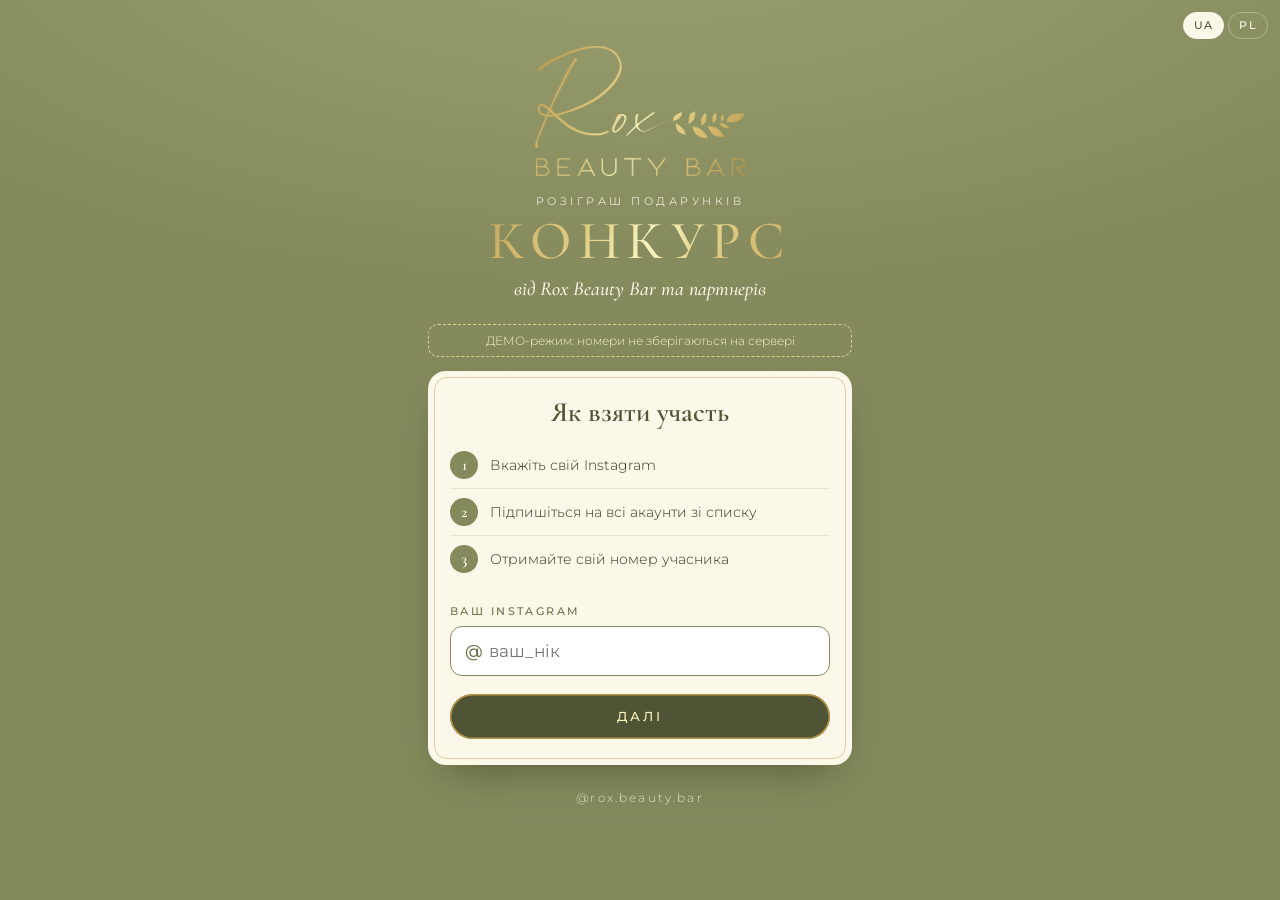
==== index.html @ 9267ad8b "feat: RBB contest page with sponsor list, numbering backend and QR poster Co-Authored-By: Claude Opu" ====
<!doctype html>
<html lang="uk">
<head>
  <meta charset="utf-8">
  <meta name="viewport" content="width=device-width, initial-scale=1, viewport-fit=cover">
  <meta name="theme-color" content="#848a5c">
  <title>Конкурс · Rox Beauty Bar</title>
  <link rel="icon" href="logo-gold.png">
  <link rel="preconnect" href="https://fonts.googleapis.com">
  <link rel="preconnect" href="https://fonts.gstatic.com" crossorigin>
  <link href="https://fonts.googleapis.com/css2?family=Cormorant+Garamond:ital,wght@0,500;0,600;1,500&family=Montserrat:wght@300;400;500&display=swap" rel="stylesheet">
  <link rel="stylesheet" href="styles.css">
</head>
<body>
  <div class="lang" role="group" aria-label="Мова / Język">
    <button type="button" data-lang="uk">UA</button>
    <button type="button" data-lang="pl">PL</button>
  </div>

  <main class="page">
    <header class="brand">
      <img class="logo" src="logo-gold.png" alt="Rox Beauty Bar" width="1000" height="619">
      <p class="eyebrow" data-t="eyebrow"></p>
      <h1 class="title" data-t="title"></h1>
      <p class="subtitle" data-t="subtitle"></p>
    </header>

    <p class="demo" id="demo" hidden data-t="demo"></p>

    <!-- Крок 1: нік -->
    <section class="card step" id="step-handle">
      <h2 class="card-title" data-t="howTitle"></h2>
      <ol class="how">
        <li data-t="how1"></li>
        <li data-t="how2"></li>
        <li data-t="how3"></li>
      </ol>
      <form id="handle-form" novalidate>
        <label class="field-label" for="handle" data-t="handleLabel"></label>
        <div class="field">
          <span class="at">@</span>
          <input id="handle" name="handle" type="text" inputmode="email" autocomplete="off"
                 autocapitalize="none" autocorrect="off" spellcheck="false" maxlength="80" required>
        </div>
        <p class="error" id="handle-error" role="alert" hidden></p>
        <button class="btn btn-gold" type="submit" data-t="next"></button>
      </form>
    </section>

    <!-- Крок 2: підписки -->
    <section class="card step" id="step-follow" hidden>
      <p class="hello"><span data-t="hello"></span>, <strong class="who"></strong></p>
      <h2 class="card-title" data-t="followTitle"></h2>
      <p class="hint" data-t="followHint"></p>
      <ul class="accounts" id="accounts"></ul>
      <div class="progress" aria-hidden="true"><span id="progress-bar"></span></div>
      <p class="progress-text" id="progress-text"></p>
      <p class="error" id="register-error" role="alert" hidden></p>
      <button class="btn btn-gold" type="button" id="get-number" disabled></button>
      <button class="btn btn-link" type="button" id="change-handle" data-t="changeHandle"></button>
    </section>

    <!-- Крок 3: номер -->
    <section class="card step ticket" id="step-number" hidden>
      <p class="eyebrow" data-t="yourNumber"></p>
      <p class="number"><span class="no">№</span><span id="number"></span></p>
      <p class="who-big who"></p>
      <p class="hint" id="already" hidden data-t="already"></p>
      <p class="hint" data-t="screenshot"></p>
      <p class="good" data-t="good"></p>
      <button class="btn btn-link" type="button" id="another" data-t="anotherPerson"></button>
    </section>

    <footer class="foot">
      <a href="https://www.instagram.com/rox.beauty.bar/" target="_blank" rel="noopener">@rox.beauty.bar</a>
    </footer>
  </main>

  <script src="config.js"></script>
  <script src="i18n.js"></script>
  <script src="handle.js"></script>
  <script src="app.js"></script>
</body>
</html>
---- styles.css ----
:root {
  --olive: #848a5c;
  --olive-dark: #6d7349;
  --olive-deep: #4f5434;
  --cream: #fbf8ea;
  --gold-1: #b8954a;
  --gold-2: #e3cf86;
  --gold-3: #f8f4c0;
  --gold: linear-gradient(115deg, var(--gold-1) 0%, var(--gold-2) 38%, var(--gold-3) 52%, var(--gold-2) 66%, var(--gold-1) 100%);
  --ink: #2f321f;
  --radius: 18px;
  --serif: 'Cormorant Garamond', Georgia, serif;
  --sans: 'Montserrat', system-ui, sans-serif;
}

* { box-sizing: border-box; }

html, body { margin: 0; }

body {
  min-height: 100vh;
  background:
    radial-gradient(120% 70% at 50% -10%, #9aa06e 0%, transparent 60%),
    var(--olive);
  color: var(--cream);
  font-family: var(--sans);
  font-weight: 300;
  font-variant-numeric: lining-nums;
  -webkit-font-smoothing: antialiased;
}

.page {
  max-width: 460px;
  margin: 0 auto;
  padding: 28px 18px calc(32px + env(safe-area-inset-bottom));
}

/* Мова */
.lang {
  position: absolute;
  top: calc(12px + env(safe-area-inset-top));
  right: 12px;
  display: flex;
  gap: 4px;
  z-index: 2;
}
.lang button {
  font: 500 11px/1 var(--sans);
  letter-spacing: .12em;
  color: var(--cream);
  background: transparent;
  border: 1px solid rgba(251, 248, 234, .35);
  border-radius: 999px;
  padding: 7px 10px;
  cursor: pointer;
}
.lang button[aria-pressed="true"] {
  background: var(--cream);
  color: var(--olive-deep);
  border-color: var(--cream);
}

/* Шапка */
.brand { text-align: center; padding: 18px 0 22px; }
.logo {
  display: block;
  width: 210px;
  height: auto;
  margin: 0 auto 18px;
}
.eyebrow {
  margin: 0;
  font-size: 11px;
  font-weight: 400;
  letter-spacing: .32em;
  text-transform: uppercase;
  opacity: .85;
}
.title {
  margin: 6px 0 0;
  font: 500 54px/1 var(--serif);
  letter-spacing: .14em;
  text-transform: uppercase;
  background: var(--gold);
  -webkit-background-clip: text;
  background-clip: text;
  color: transparent;
}
.subtitle { margin: 8px 0 0; font: italic 500 20px/1.3 var(--serif); }

.demo {
  margin: 0 0 14px;
  padding: 8px 12px;
  border: 1px dashed var(--gold-2);
  border-radius: 10px;
  font-size: 12px;
  text-align: center;
  color: var(--gold-3);
}

/* Картка */
.card {
  background: var(--cream);
  color: var(--ink);
  border-radius: var(--radius);
  padding: 26px 22px;
  box-shadow: 0 18px 40px -18px rgba(40, 44, 20, .55);
  position: relative;
}
.card::before {
  content: '';
  position: absolute;
  inset: 6px;
  border: 1px solid rgba(184, 149, 74, .45);
  border-radius: calc(var(--radius) - 5px);
  pointer-events: none;
}
.card-title {
  margin: 0 0 14px;
  font: 600 28px/1.1 var(--serif);
  text-align: center;
  color: var(--olive-deep);
}

.how {
  list-style: none;
  counter-reset: how;
  margin: 0 0 22px;
  padding: 0;
}
.how li {
  counter-increment: how;
  display: flex;
  align-items: center;
  gap: 12px;
  padding: 9px 0;
  font-size: 14px;
  border-bottom: 1px solid rgba(132, 138, 92, .18);
}
.how li:last-child { border-bottom: 0; }
.how li::before {
  content: counter(how);
  flex: 0 0 28px;
  height: 28px;
  display: grid;
  place-items: center;
  border-radius: 50%;
  background: var(--olive);
  color: var(--cream);
  font: 600 16px/1 var(--serif);
}

/* Поле */
.field-label {
  display: block;
  margin-bottom: 8px;
  font-size: 11px;
  font-weight: 500;
  letter-spacing: .22em;
  text-transform: uppercase;
  color: var(--olive-dark);
}
.field {
  display: flex;
  align-items: center;
  border: 1.5px solid var(--olive);
  border-radius: 12px;
  background: #fff;
  padding: 0 14px;
}
.field:focus-within { border-color: var(--gold-1); box-shadow: 0 0 0 3px rgba(184, 149, 74, .2); }
.at { font-weight: 500; color: var(--olive-dark); font-size: 17px; }
.field input {
  flex: 1;
  min-width: 0;
  border: 0;
  outline: 0;
  background: transparent;
  padding: 14px 6px;
  font: 400 17px var(--sans);
  color: var(--ink);
}

.error { margin: 10px 0 0; color: #a3402e; font-size: 13px; font-weight: 400; }

/* Кнопки */
.btn {
  display: block;
  width: 100%;
  margin-top: 18px;
  padding: 16px;
  border: 0;
  border-radius: 999px;
  font: 500 13px/1 var(--sans);
  letter-spacing: .22em;
  text-transform: uppercase;
  cursor: pointer;
}
.btn-gold {
  background: var(--olive-deep);
  color: var(--gold-3);
  box-shadow: inset 0 0 0 1.5px var(--gold-1);
}
.btn-gold:disabled { opacity: .45; cursor: not-allowed; }
.btn-link {
  background: transparent;
  color: var(--olive-dark);
  margin-top: 8px;
  padding: 10px;
  letter-spacing: .12em;
  font-size: 11px;
  text-decoration: underline;
  text-underline-offset: 3px;
}

/* Крок 2 */
.hello { margin: 0 0 4px; text-align: center; font-size: 14px; }
.hello strong { font-weight: 500; color: var(--olive-deep); }
.hint { margin: 0 0 16px; text-align: center; font-size: 13px; line-height: 1.5; color: #5a5d45; }

.accounts { list-style: none; margin: 0; padding: 0; }
.account {
  display: flex;
  align-items: center;
  gap: 12px;
  padding: 10px 0;
  border-bottom: 1px solid rgba(132, 138, 92, .18);
}
.account:last-child { border-bottom: 0; }
.avatar {
  flex: 0 0 40px;
  height: 40px;
  border-radius: 50%;
  display: grid;
  place-items: center;
  background: var(--olive);
  color: var(--gold-3);
  font: 600 18px/1 var(--serif);
  text-transform: uppercase;
}
.account.is-organizer .avatar { background: var(--olive-deep); box-shadow: 0 0 0 2px var(--gold-2); }
.account-info { flex: 1; min-width: 0; }
.account-handle {
  display: block;
  font-size: 14px;
  font-weight: 500;
  overflow-wrap: anywhere;
}
.account-role {
  font-size: 10px;
  letter-spacing: .2em;
  text-transform: uppercase;
  color: var(--olive);
}
.follow {
  flex: 0 0 auto;
  padding: 9px 14px;
  border-radius: 999px;
  border: 1.5px solid var(--olive-deep);
  background: var(--olive-deep);
  color: var(--cream);
  font: 500 11px/1 var(--sans);
  letter-spacing: .08em;
  text-decoration: none;
  white-space: nowrap;
}
.account.is-done .follow {
  background: transparent;
  color: var(--olive-dark);
  border-color: rgba(109, 115, 73, .5);
}
.account.is-done .follow::before { content: '✓ '; }

.progress {
  height: 4px;
  margin-top: 16px;
  border-radius: 4px;
  background: rgba(132, 138, 92, .2);
  overflow: hidden;
}
.progress span {
  display: block;
  height: 100%;
  width: 0;
  background: var(--gold);
  transition: width .3s ease;
}
.progress-text { margin: 8px 0 0; text-align: center; font-size: 12px; color: var(--olive-dark); }

/* Крок 3 */
.ticket { text-align: center; padding-top: 30px; }
.ticket .eyebrow { color: var(--olive-dark); }
.number {
  margin: 8px 0 4px;
  font: 600 104px/1 var(--serif);
  font-variant-numeric: lining-nums tabular-nums;
  color: var(--olive-deep);
}
.number .no {
  font-size: .42em;
  vertical-align: .9em;
  margin-right: 4px;
  color: var(--gold-1);
}
.who-big { margin: 0 0 18px; font-size: 16px; font-weight: 500; color: var(--olive-dark); }
.good { margin: 0; font: italic 500 26px/1.2 var(--serif); color: var(--gold-1); }

.foot { text-align: center; margin-top: 22px; }
.foot a {
  color: var(--cream);
  font-size: 12px;
  letter-spacing: .18em;
  text-decoration: none;
  opacity: .8;
}

[hidden] { display: none !important; }
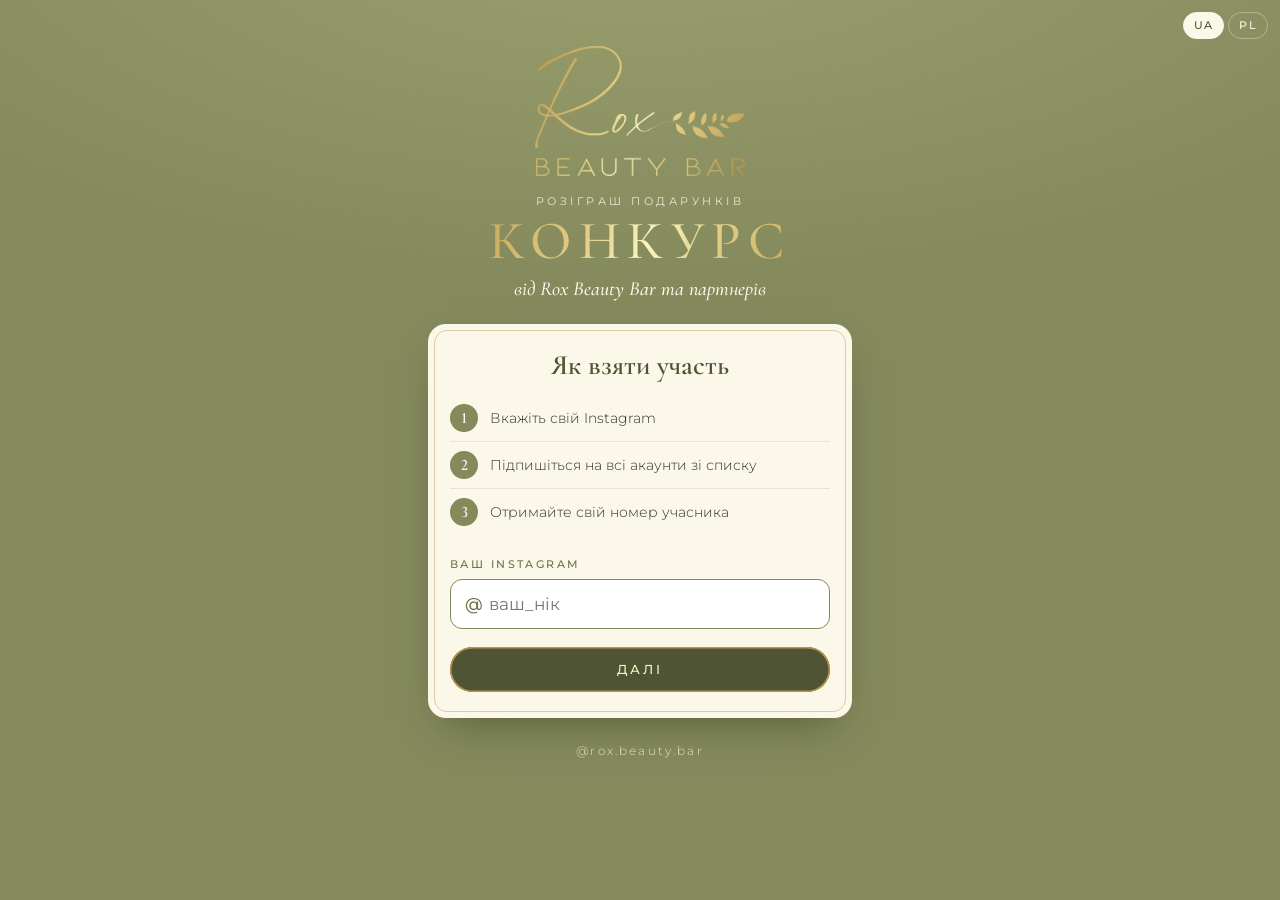
==== commit 4c17c78e: "feat: 3D drum, ticket and confetti on number; welcome card on nickname Co-Authored-By: Claude Opus 5" ====
--- a/index.html
+++ b/index.html
@@ -10,6 +10,7 @@
   <link rel="preconnect" href="https://fonts.gstatic.com" crossorigin>
   <link href="https://fonts.googleapis.com/css2?family=Cormorant+Garamond:ital,wght@0,500;0,600;1,500&family=Montserrat:wght@300;400;500&display=swap" rel="stylesheet">
   <link rel="stylesheet" href="styles.css">
+  <link rel="stylesheet" href="effects/effects.css">
 </head>
 <body>
   <div class="lang" role="group" aria-label="Мова / Język">
@@ -79,6 +80,10 @@
   <script src="config.js"></script>
   <script src="i18n.js"></script>
   <script src="handle.js"></script>
+  <script src="effects/confetti.js"></script>
+  <script src="effects/stage.js"></script>
+  <script src="effects/drum.js"></script>
+  <script src="effects/welcome.js"></script>
   <script src="app.js"></script>
 </body>
 </html>
--- a/styles.css
+++ b/styles.css
@@ -148,6 +148,7 @@
   background: var(--olive);
   color: var(--cream);
   font: 600 16px/1 var(--serif);
+  font-variant-numeric: lining-nums;
 }
 
 /* Поле */
@@ -237,6 +238,16 @@
   color: var(--gold-3);
   font: 600 18px/1 var(--serif);
   text-transform: uppercase;
+  position: relative;
+  overflow: hidden;
+}
+.avatar-img {
+  position: absolute;
+  inset: 0;
+  width: 100%;
+  height: 100%;
+  object-fit: cover;
+  border-radius: 50%;
 }
 .account.is-organizer .avatar { background: var(--olive-deep); box-shadow: 0 0 0 2px var(--gold-2); }
 .account-info { flex: 1; min-width: 0; }
--- a/effects/effects.css
+++ b/effects/effects.css
@@ -0,0 +1,297 @@
+/* ---------- shared overlay ---------- */
+
+html.fx-lock,
+html.fx-lock body { overflow: hidden; }
+
+.fx {
+  position: fixed;
+  inset: 0;
+  z-index: 100;
+  display: flex;
+  flex-direction: column;
+  align-items: center;
+  justify-content: center;
+  padding: 24px;
+  background: radial-gradient(circle at 50% 40%, #9aa06c 0%, var(--olive) 42%, var(--olive-deep) 100%);
+  color: var(--cream);
+  opacity: 0;
+  transition: opacity 0.4s ease;
+  cursor: pointer;
+  -webkit-tap-highlight-color: transparent;
+}
+.fx.is-open { opacity: 1; }
+.fx.is-closing { opacity: 0; }
+
+.fx-confetti {
+  position: absolute;
+  inset: 0;
+  width: 100%;
+  height: 100%;
+  z-index: 2;
+  pointer-events: none;
+}
+
+.fx-label {
+  position: relative;
+  z-index: 1;
+  margin: 8px 0 0;
+  font: italic 500 26px/1.2 var(--serif);
+  color: var(--gold-3);
+  text-align: center;
+}
+
+.fx-skip {
+  position: relative;
+  z-index: 1;
+  margin: 14px 0 0;
+  font: 400 11px/1 var(--sans);
+  letter-spacing: 0.18em;
+  text-transform: uppercase;
+  opacity: 0;
+  transition: opacity 0.6s ease 0.6s;
+}
+.fx.is-done .fx-skip { opacity: 0.7; }
+
+/* ---------- drum ---------- */
+
+.drum-scene {
+  position: relative;
+  z-index: 1;
+  width: 300px;
+  height: 380px;
+  perspective: 900px;
+}
+
+.drum-rig {
+  position: absolute;
+  left: 50%;
+  top: 62%;
+  transform-style: preserve-3d;
+  transform: rotateX(-14deg) rotateY(-28deg);
+}
+
+.drum {
+  position: absolute;
+  transform-style: preserve-3d;
+}
+
+.drum-face {
+  position: absolute;
+  left: -90px;
+  top: 0;
+  width: 180px;
+  box-sizing: border-box;
+  background: linear-gradient(90deg, rgba(184, 149, 74, 0.55), rgba(248, 244, 192, 0.35) 50%, rgba(184, 149, 74, 0.55));
+  border-top: 1px solid var(--gold-2);
+  border-bottom: 1px solid var(--gold-1);
+  border-left: 3px solid var(--gold-2);
+  border-right: 3px solid var(--gold-2);
+}
+
+.drum-cap {
+  position: absolute;
+  left: -70px;
+  top: -70px;
+  width: 140px;
+  height: 140px;
+  box-sizing: border-box;
+  border-radius: 50%;
+  border: 4px solid var(--gold-2);
+  background:
+    radial-gradient(circle, var(--gold-3) 0 9px, var(--gold-1) 10px 13px, transparent 14px),
+    repeating-conic-gradient(rgba(227, 207, 134, 0.85) 0 4deg, transparent 4deg 45deg),
+    radial-gradient(circle, rgba(248, 244, 192, 0.18), rgba(184, 149, 74, 0.3));
+}
+.drum-cap-left { transform: translateX(-90px) rotateY(90deg); }
+.drum-cap-right { transform: translateX(90px) rotateY(90deg); }
+
+.drum-slip {
+  position: absolute;
+  left: -12px;
+  top: -7px;
+  width: 24px;
+  height: 14px;
+  background: var(--cream);
+  border: 1px solid var(--gold-1);
+  border-radius: 2px;
+}
+
+.drum-leg {
+  position: absolute;
+  left: -65px;
+  top: 0;
+  width: 130px;
+  height: 125px;
+  background: linear-gradient(180deg, var(--gold-3), var(--gold-1));
+  clip-path: polygon(46% 0, 54% 0, 100% 100%, 91% 100%, 50% 9%, 9% 100%, 0 100%);
+}
+.drum-leg-left { transform: translateX(-104px) rotateY(90deg); }
+.drum-leg-right { transform: translateX(104px) rotateY(90deg); }
+
+.drum-axle {
+  position: absolute;
+  left: -112px;
+  top: -3px;
+  width: 224px;
+  height: 6px;
+  border-radius: 3px;
+  background: var(--gold);
+}
+
+.drum-shadow {
+  position: absolute;
+  left: 50%;
+  top: calc(62% + 112px);
+  width: 260px;
+  height: 40px;
+  margin-left: -130px;
+  border-radius: 50%;
+  background: radial-gradient(closest-side, rgba(47, 50, 31, 0.45), transparent);
+}
+
+/* ---------- ticket ---------- */
+
+.ticket3d {
+  position: absolute;
+  left: 50%;
+  top: 62%;
+  width: 210px;
+  height: 124px;
+  margin: -62px 0 0 -105px;
+  transform-style: preserve-3d;
+  transform: translateY(0) scale(0.15);
+  opacity: 0;
+  transition: transform 0.9s cubic-bezier(0.2, 0.9, 0.25, 1.15), opacity 0.25s ease;
+}
+.fx.is-out .ticket3d {
+  opacity: 1;
+  transform: translateY(-150px) translateZ(60px) scale(1);
+}
+
+.ticket3d-inner {
+  position: absolute;
+  inset: 0;
+  transform-style: preserve-3d;
+  transition: transform 0.8s cubic-bezier(0.3, 0.7, 0.2, 1);
+}
+.fx.is-flipped .ticket3d-inner { transform: rotateY(180deg); }
+
+.ticket3d-face {
+  position: absolute;
+  inset: 0;
+  display: flex;
+  flex-direction: column;
+  align-items: center;
+  justify-content: center;
+  box-sizing: border-box;
+  border-radius: 12px;
+  backface-visibility: hidden;
+  -webkit-backface-visibility: hidden;
+  box-shadow: 0 18px 40px rgba(47, 50, 31, 0.45);
+}
+
+.ticket3d-front {
+  background: linear-gradient(145deg, var(--olive-deep), #3d4128);
+  border: 2px solid var(--gold-2);
+}
+.ticket3d-front img { width: 64%; height: auto; }
+
+.ticket3d-back {
+  transform: rotateY(180deg);
+  background: var(--cream);
+  border: 2px solid var(--gold-1);
+  outline: 1px dashed var(--gold-1);
+  outline-offset: -8px;
+  color: var(--olive-deep);
+}
+
+.ticket3d-number {
+  margin: 0;
+  font: 600 60px/1 var(--serif);
+  font-variant-numeric: lining-nums;
+}
+.ticket3d-no { font-size: 26px; margin-right: 4px; color: var(--gold-1); }
+
+.ticket3d-who {
+  margin: 6px 0 0;
+  max-width: 90%;
+  overflow: hidden;
+  text-overflow: ellipsis;
+  white-space: nowrap;
+  font: 500 13px/1.2 var(--sans);
+  color: var(--ink);
+}
+
+/* ---------- welcome card (nickname entered) ---------- */
+
+.welcome-scene {
+  position: relative;
+  z-index: 1;
+  perspective: 1000px;
+}
+
+.welcome-card {
+  position: relative;
+  width: min(300px, 80vw);
+  box-sizing: border-box;
+  padding: 26px 22px 24px;
+  overflow: hidden;
+  text-align: center;
+  border-radius: 18px;
+  border: 1.5px solid var(--gold-2);
+  background: linear-gradient(145deg, var(--olive-deep), #3d4128);
+  box-shadow: 0 24px 60px rgba(47, 50, 31, 0.5);
+  animation: welcome-in 1.2s cubic-bezier(0.2, 0.8, 0.2, 1) both;
+}
+.fx.is-landed .welcome-card { animation: welcome-float 3s ease-in-out infinite; }
+
+.welcome-logo { width: 120px; height: auto; }
+
+.welcome-hello {
+  margin: 12px 0 0;
+  font: 500 11px/1 var(--sans);
+  letter-spacing: 0.22em;
+  text-transform: uppercase;
+  color: var(--gold-3);
+}
+
+.welcome-who {
+  margin: 10px 0 0;
+  font: 600 34px/1.1 var(--serif);
+  overflow-wrap: anywhere;
+  background: var(--gold);
+  -webkit-background-clip: text;
+  background-clip: text;
+  color: transparent;
+}
+
+.welcome-next {
+  margin: 12px 0 0;
+  font: 400 13px/1.4 var(--sans);
+  color: var(--cream);
+  opacity: 0.85;
+}
+
+.welcome-shine {
+  position: absolute;
+  inset: 0;
+  pointer-events: none;
+  background: linear-gradient(105deg, transparent 35%, rgba(248, 244, 192, 0.5) 50%, transparent 65%);
+  transform: translateX(-120%);
+}
+.fx.is-landed .welcome-shine { animation: welcome-shine 1s ease forwards; }
+
+@keyframes welcome-in {
+  0% { opacity: 0; transform: translateZ(-400px) rotateX(30deg) rotateY(-540deg) scale(0.3); }
+  40% { opacity: 1; }
+  100% { opacity: 1; transform: translateZ(0) rotateX(0) rotateY(0) scale(1); }
+}
+
+@keyframes welcome-float {
+  0%, 100% { transform: rotateX(0) rotateY(0) translateY(0); }
+  50% { transform: rotateX(6deg) rotateY(-9deg) translateY(-6px); }
+}
+
+@keyframes welcome-shine {
+  to { transform: translateX(120%); }
+}
